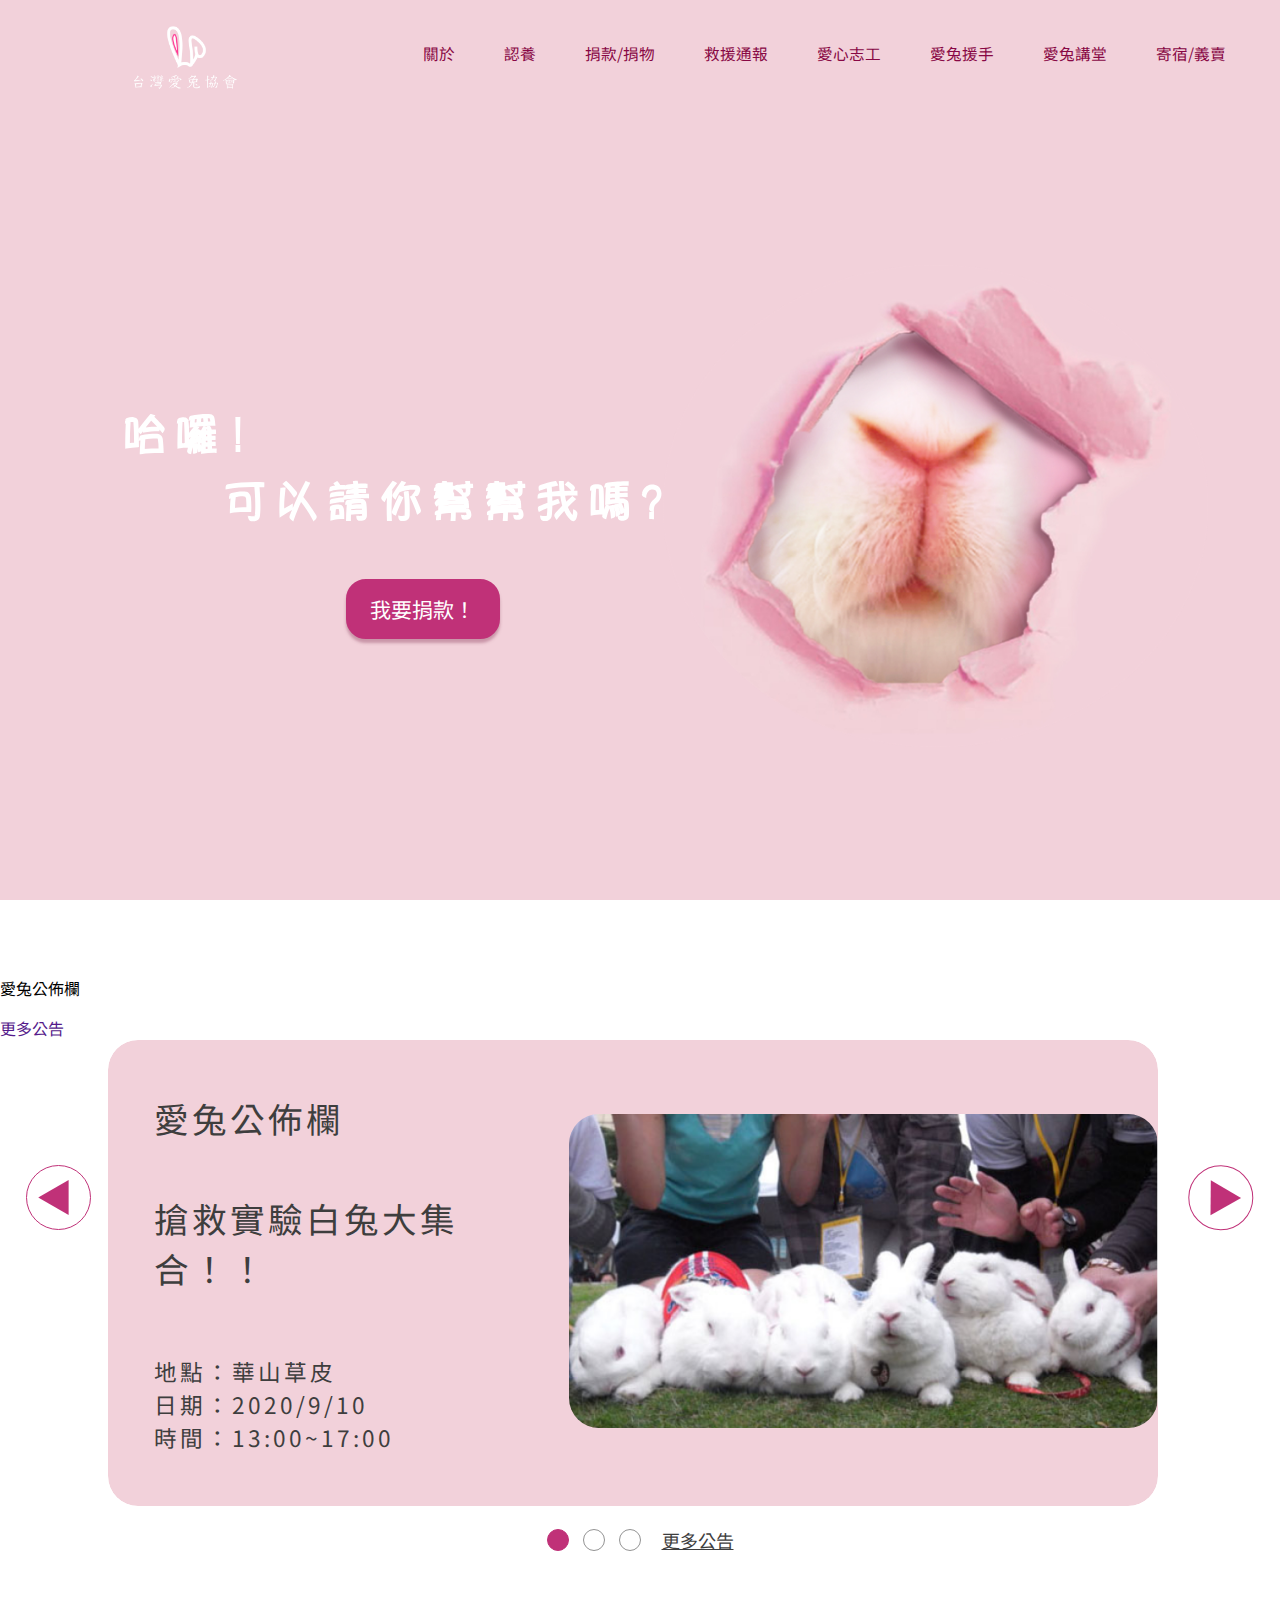
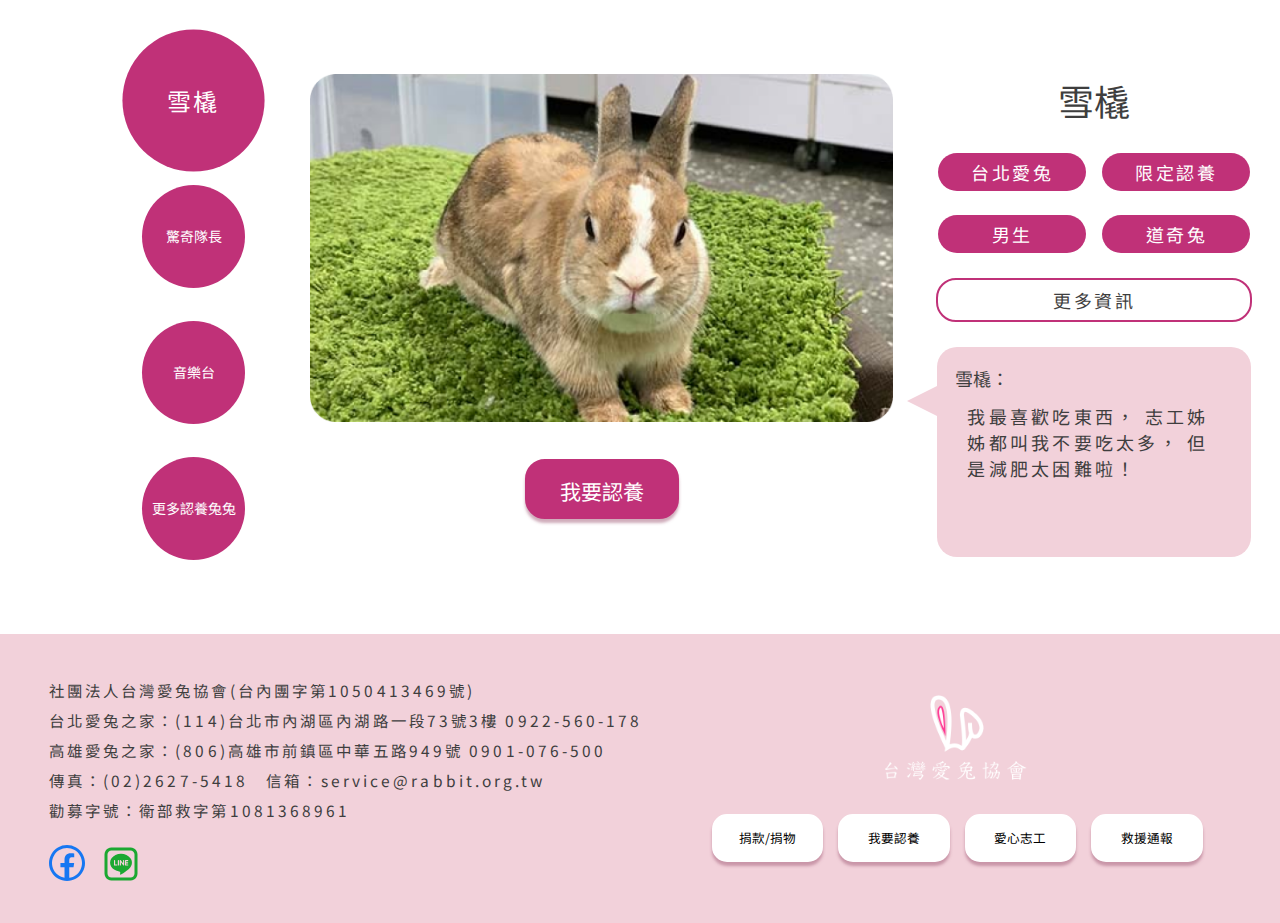
==== index.html @ a174e526 "test carasoul" ====
<!DOCTYPE html>

<html>
  <head>
    <meta charset="utf-8">
    <title>台北愛兔協會</title>
    <link rel="stylesheet" href="style.css" />
    <link href="https://fonts.googleapis.com/css2?family=Noto+Sans+TC&display=swap" rel="stylesheet">
    <link rel="icon" href="images/Landingpage/logo no word1.svg" type="image/x-icon" / >
    <script src="https://ajax.googleapis.com/ajax/libs/jquery/3.5.1/jquery.min.js"></script>
  </head>

  <body>
    <div class="pink"></div>
    <div class="container">
      <div class="header">
        <div class="menu">
          <div class="menuBg"></div>
          <div class="logo">
            <a href="#"><img src="images/Landingpage/LOGO.png" alt="logo"/></a>
            <div class="hamburger">
              <div class="line"></div>
              <div class="line"></div>
              <div class="line"></div>
            </div>
          </div>
          <nav class="navbar">
            <ul>
              <li>
                <a class="navBtn">關於<span class="blackTri"></spn></a>
                <ul class="navToggle">
                  <li><a href="#">概述</a></li>
                  <li><a href="#">Q&A</a></li>
                  <li><a href="#">工作報告</a></li>
                </ul>
              </li>
              <li><a href="adopt/adopt.html">認養</a></li>
              <li><a class="navBtn">捐款/捐物<span class="blackTri"></a>
                <ul class="navToggle">
                  <li><a href="#">單次捐款</a></li>
                  <li><a href="#">助養定期定額</a></li>
                  <li><a href="#">集資案件</a></li>
                  <li><a href="#">物資捐贈</a></li>
                  <li><a href="#">捐款/捐物查詢</a></li>
                </ul>
              </li>
              <li><a class="navBtn">救援通報<span class="blackTri"></a>
                <ul class="navToggle">
                  <li><a href="#">救援申請</a></li>
                  <li><a href="#">緊急物資申請</a></li>
                  <li><a href="#">各級窗口通報</a></li>
                </ul>
              </li>
              <li><a class="navBtn">愛心志工<span class="blackTri"></a>
                <ul class="navToggle">
                  <li><a href="#">一般志工</a></li>
                  <li><a href="#">中途保姆</a></li>
                </ul>
              </li>
              <li><a class="navBtn">愛兔援手<span class="blackTri"></a>
                <ul class="navToggle">
                  <li><a href="#">送養</a></li>
                  <li><a href="#">捐血申請</a></li>
                </ul>
              </li>
              <li><a>愛兔講堂</a></li>
              <li><a class="navBtn">寄宿/義賣<span class="blackTri"></a>
                <ul class="navToggle">
                  <li><a href="#">寄宿旅館</a></li>
                  <li><a href="#">愛心義賣</a></li>
                </ul>
              </li>
            </ul>
          </nav>
        </div>
        <div class="section1">
            <div class="title"><img src="images/Landingpage/哈囉！ 可以請你幫幫我嗎？.svg"/></div>
            <input class="purpleInput" type="button" value="我要捐款！" onclick="location.href='#'">
          <div class="nose"><img src="images/Landingpage/rabbitnose1.png"/></div>
        </div>
      </div>
      <div class="section2">
        <div class="BulletinIpad">
          <p>愛兔公佈欄</p>
          <span><a href="">更多公告</a></span>
        </div>
        <!-- <input type="radio" name="radio-btn" id="radio1">
        <input type="radio" name="radio-btn" id="radio2">
        <input type="radio" name="radio-btn" id="radio3"> -->
        <div class="uppersection2">
          <div class="bulletinBlock slider">
            <div class="bulletin first">
              <div class="buInfo">
                <div><p>愛兔公佈欄<br><br>搶救實驗白兔大集合！！</p></div>
                <div class="location"><span>地點：華山草皮<br>日期：2020/9/10<br>時間：13:00~17:00</span></div>
              </div>
                <div class="buImg">
                  <a href=""><img src="images/Landingpage/愛兔公佈欄活動照片-682x444.png" alt="bulletin"/></a>
                  <div class="buInfoIpad">
                    <div><p>搶救實驗白兔大集合！！</p></div>
                    <div class="location"><span>地點：華山草皮<br>日期：2020/9/10<br>時間：13:00~17:00</span></div>
                  </div>
                </div>
            </div>
            <div class="bulletin">
              <div class="buInfo">
                <div><p>愛兔公佈欄<br><br>愛兔認養會！！</p></div>
                <div class="location"><span>地點：秀泰生活樹林店<br>日期：2020/10/24<br>時間：13:00~17:30</span></div>
              </div>
                <div class="buImg">
                  <a href=""><img src="images/Landingpage/公告欄輪播素材.svg" alt="bulletin"/></a>
                  <div class="buInfoIpad">
                    <div><p>愛兔認養會！！</p></div>
                    <div class="location"><span>地點：秀泰生活樹林店<br>日期：2020/10/24<br>時間：13:00~17:30</span></div>
                  </div>
                </div>
            </div>
            <div class="bulletin">
              <div class="buInfo">
                <div><p>愛兔公佈欄<br><br>Loveit幾何創意設計 x 台灣愛兔協會</p></div>
                <div class="location"><span>每售出一套，Loveit幾何創意設計都會捐出100元給予愛兔協會</span></div>
              </div>
                <div class="buImg">
                  <a href=""><img src="images/Landingpage/輪播3.svg" alt="bulletin"/></a>
                  <div class="buInfoIpad">
                    <div><p>Loveit幾何創意設計 x 台灣愛兔協會</p></div>
                    <div class="location"><span>每售出一套，Loveit幾何創意設計都會捐出100元給予愛兔協會</span></div>
                  </div>
                </div>
            </div>
          </div>
        </div>
        <div class="infoCircle">
          <ul>
            <li class="selected"></li>
            <li></li>
            <li></li>
          </ul>
          <span><a href="">更多公告</a></span>
        </div>
        <!-- <div class="navigation-manual">
          <div class="navigation-auto">
            <div class="auto-btn1"></div>
            <div class="auto-btn2"></div>
            <div class="auto-btn3"></div>
          </div>
          <label for="radio1" class="manual-btn"></label>
          <label for="radio2" class="manual-btn"></label>
          <label for="radio3" class="manual-btn"></label>
          <p><a href="">更多公告</a></p>
        </div> -->
        <div class="arrowL arrow"><img src="images/Landingpage/left button.svg" alt=""></div>
        <div class="arrowR arrow"><img src="images/Landingpage/right button.svg" alt=""></div>
        <div class="rabIntro">
          <div class="circleBlock">
            <button class="circle circleSelected">雪橇</button>
            <button class="circle">驚奇隊長</button>
            <button class="circle">音樂台</button>
            <input class="circle circleWeb" type="button" value="更多認養兔兔" onclick="location.href='adopt/adopt.html'">
            <input class="circle circleIpad" type="button" value="更多" onclick="location.href='adopt/adopt.html'">
          </div>
          <div class="rabSlider">
            <div class="rabImgs">
              <a href="#"><img class="mouseoverImg" src="images/Landingpage/首頁-認養區-兔子照片-664x396.png" alt="bulletin"/></a>
              <input class="purpleInput adoptInput" type="button" value="我要認養" onclick="location.href='#'">
            </div>
            <div class="rabInfo">
              <p>雪橇</p>
              <div class="recBlock">
                  <button class="recBtn">台北愛兔</button>
                  <button class="recBtn">限定認養</button>
                  <button class="recBtn">男生</button>
                  <button class="recBtn">道奇兔</button>
                  <input type="recBtn moreInfo" value="更多資訊" onclick="location.href='adopt/adopt.html'">
              </div>
              <div class="talkBlock">
                <div class="talk">雪橇：<br><p>我最喜歡吃東西， 志工姊姊都叫我不要吃太多， 但是減肥太困難啦！</p></div>
                <div class="tri"></div>
              </div>
            </div>
          </div>
          <div class="rabSlider notActive">
            <div class="rabImgs">
              <a href="model/model.html"><img src="images/Landingpage/驚奇隊長.svg" alt="bulletin"/></a>
              <input class="purpleInput adoptInput" type="button" value="我要認養" onclick="location.href='model/model.html'">
            </div>
            <div class="rabInfo">
              <p>驚奇隊長</p>
              <div class="recBlock">
                  <button class="recBtn">台北愛兔</button>
                  <button class="recBtn">限定認養</button>
                  <button class="recBtn">女生</button>
                  <button class="recBtn">道奇兔</button>
                  <input type="recBtn moreInfo" value="更多資訊" onclick="location.href='adopt/adopt.html'">
              </div>
              <div class="talkBlock">
                <div class="talk">驚奇隊長：<br><p>我有點害羞，但是熟了之後就會很黏人喔！</p></div>
                <div class="tri"></div>
              </div>
            </div>
          </div>
          <div class="rabSlider notActive">
            <div class="rabImgs">
              <a href="#"><img src="images/Landingpage/音樂台.svg" alt="bulletin"/></a>
              <input class="purpleInput adoptInput" type="button" value="我要認養" onclick="location.href='#'">
            </div>
            <div class="rabInfo">
              <p>音樂台</p>
              <div class="recBlock">
                  <button class="recBtn">台北愛兔</button>
                  <button class="recBtn">開放認養</button>
                  <button class="recBtn">男生</button>
                  <button class="recBtn">道奇兔</button>
                  <input type="recBtn moreInfo" value="更多資訊" onclick="location.href='adopt/adopt.html'">
              </div>
              <div class="talkBlock">
                <div class="talk">音樂台：<br><p>如果你播音樂給我聽，我就跳兔子舞給你看喔！</p></div>
                <div class="tri"></div>
              </div>
            </div>
          </div>
          <input class="adoptInputIpad" type="button" value="我要認養" onclick="location.href='model/model.html'">
        </div>
      </div>
      <div class="footer">
        <div class="footerBg"></div>
        <div class="leftFooter">
          <p>社團法人台灣愛兔協會(台內團字第1050413469號)<br>
              台北愛兔之家：(114)台北市內湖區內湖路一段73號3樓  0922-560-178<br>
              高雄愛兔之家：(806)高雄市前鎮區中華五路949號   0901-076-500<br>
              傳真：(02)2627-5418　信箱：service@rabbit.org.tw<br>
              勸募字號：衛部救字第1081368961
          </p>
          <input type="button" value="聯絡我們" onclick="location.href='adopt/adopt.html'">
          <div class="contactIcon">
            <a href=""><img src="images/Landingpage/facebook.svg"></a>
            <a href=""><img src="images/Landingpage/Line.svg"></a>
          </div>
        </div>
        <div class="rightFooter">
          <a href=""><img src="images/Landingpage/LOGO.png"></a>
          <div class="whiteBtn">
            <button>捐款/捐物</button>
            <input type="button" value="我要認養" onclick="location.href='adopt/adopt.html'">
            <button>愛心志工</button>
            <button>救援通報</button>
          </div>
          <p>捐款/捐物</p>
          <p><a href="adopt/adopt.html">認養</a></p>
          <p>愛心志工</p>
          <p>救援通報</p>
        </div>
      </div>
    </div>
  </body>
  <script src="script.js">
  </script>
</html>
---- style.css ----
@import url('https://fonts.googleapis.com/css2?family=Noto+Sans+TC:wght@100;400&display=swap');

/* * {
  border: solid 2px black;
} */

* {
  font-family:'Noto Sans TC', sans-serif !important;
  font-weight: normal;
  -webkit-tap-highlight-color:rgba(255,255,255,0);
}

li {
  list-style: none;
}

a {
  text-decoration: none;
}

button {
  outline: none;
}

input {
  -webkit-appearance: none;
  -moz-appearance: none;
  appearance: none;
  outline: none;
}

html, body {
  margin: 0;
}

body {
  display: flex;
  justify-content: center;
  overflow-x: hidden;
}

.pink {
  width: 100vw;
  height: 100vh;
  background-color: #F2D1DA;
  position: absolute;
}

.header {
  background-color: #F2D1DA;
}

.container {
  width: 1600px;
  position: relative;
}

.menu {
  position: fixed;
  display: flex;
  justify-content: space-between;
  align-items: center;
  height: 106px;
  z-index: 3;
  background-color: #F2D1DA;
  width: 100%;
  max-width: 1600px;
}

@media screen and (min-width: 1600px) {
  .menuBg {
    margin-left: calc(1600px - 100vw);
    width: calc(100vw + (100vw - 1600px));
    height: 106px;
    background-color: #F2D1DA;
    position: absolute;
    top: 0;
    z-index: -1;
  }
}

.logo {
  padding-left: 2.77%;
  padding-top: 15px;
}

.logo img {
  width: 111px;
  height: 65px;
}

nav {
  white-space: nowrap;
  padding-right: 4.24%;
  z-index: 999;
}

nav ul li {
  display: inline-block;
  position: relative;
  padding: 0;
  margin-left: 45px;
}

nav ul li a {
  color: #880744;
  font-size: calc(10px + 4 * ((100vw - 320px) / 680));
  cursor: pointer;
}

nav ul li a:hover {
  color: #fff;
}

/* hover */

nav ul ul {
  position: absolute;
  margin-top: 8px;
  left: 20px;
  padding: 8px 15px;
  background: #FFF8F8;
  border: 1px solid #939393;
  border-radius: 10px;
  visibility: hidden;
  transition: 0.2s;
}

nav ul ul li {
  position: relative;
  margin: 0;
  padding: 5px;
  display: list-item;
}

nav ul ul li a{
  color: #3e3e3e;
}

.navbar ul li:hover > ul {
  visibility: visible;
}

nav ul ul li a:hover {
  color: #C03178;
}

.hamburger {
  display: none;
}

.section1 {
  display: flex;
  position: relative;
  height: 100vh;
  position: relative;
}

.nose img {
  width: calc(42vw + 6 * ((100vw - 450px) / 680));
  max-width: 700px;
  bottom: 17vh;
  right: 5.6vw;
  position: absolute;
  z-index: 1;
}

.title img {
  width: 42vw;
  max-width: 672px;
  position: absolute;
  left: 9.7%;
  bottom: 42vh;
  z-index: 2;
}

.purpleInput {
  border: solid #C03178;
  font-size: calc(14px + 5 * ((100vw - 320px) / 680));
  width: 12.08vw;
  height: 4.72vw;
  line-height: 2.36vw;
  max-width: 193px;
  max-height: 73px;
  background-color: #C03178;
  box-shadow: 0px 4px 3px rgba(162, 91, 119, 0.5);
  border-radius: 20px;
  cursor: pointer;
  color: #fff;
}

.section1 .purpleInput {
  position: absolute;
  margin-left: 27%;
  bottom: 29vh;
}

@media screen and (max-width: 1200px) {
  .container {
    width: 100%;
  }

  .menu {
    display: block;
    height: 118px;
  }

  .logo {
    padding-top: 35px;
    padding-left: 40px;
    padding-bottom: 20px;
    display: flex;
    align-items: center;
    justify-content: space-between;
  }

  .logo img {
    height: 62px;
  }

  .navbar {
    position: relative;
    display: flex;
    justify-content: center;
    height: calc(100vh - 118px);
    background: rgba(255, 255, 255, 0.85);
    padding: 0;
    z-index: 3;
    margin-top: -5px;
    clip-path: circle(50px at 90% -10%);
    -webkit-clip-path: circle(50px at 90% -10%);
    transition: all 0.5s ease-out;
    pointer-events: none;
    overflow: auto;
  }

  .navbar.open {
    clip-path: circle(50px at 90% -10%);
    -webkit-clip-path: circle(2000px at 90% -10%);
    pointer-events: all;
  }

  .navbar li:nth-child(1) {
    transition: all 0.5s ease 0.05s;
  }

  .navbar li:nth-child(2) {
    transition: all 0.5s ease 0.1s;
  }

  .navbar li:nth-child(3) {
    transition: all 0.5s ease 0.15s;
  }

  .navbar li:nth-child(4) {
    transition: all 0.5s ease 0.2s;
  }

  .navbar li:nth-child(5) {
    transition: all 0.5s ease 0.25s;
  }

  .navbar li:nth-child(6) {
    transition: all 0.5s ease 0.3s;
  }

  .navbar li:nth-child(7) {
    transition: all 0.5s ease 0.35s;
  }

  .navbar li:nth-child(8) {
    transition: all 0.5s ease 0.4s;
  }

  .navbar li {
    opacity: 0;
  }

  .navbar li.fade {
    opacity: 1;
  }

  nav ul {
    padding: 0;
  }

  nav ul li {
    display: flex;
    flex-direction: column;
    text-align: center;
    margin: 0;
  }

  nav > ul > li:not(:first-child) {
    margin-top: 2.34vh;
  }

  nav > ul > li:first-child {
    margin-top: 5.8vh;
  }

  nav > ul > li:last-child {
    margin-bottom: 50px;
  }

  nav ul ul li {
    padding: 0;
  }

  nav ul li a {
    color: #3E3E3E;
    font-size: calc(32px + 4 * ((100vh - 800px) / 500));
  }

  nav ul li a:hover {
    color: #3E3E3E;
  }

  .blackTri {
    width: 0px;
    height: 0px;
    border-style: solid;
    border-width: 20px 12px 0px 12px;
    border-color: #3E3E3E transparent transparent transparent;
    position: absolute;
    top: 20px;
    margin-left: 10px;
    transition: 0.5s;
  }

  .blackTri.rotate {
    transform: rotate(-180deg);
  }

  .hamburger {
    display: block;
    cursor: pointer;
    padding-right: 45px;
  }

  .hamburger div:nth-child(1) {
    transition: all 1s ease 0.05s;
  }

  .hamburger div:nth-child(2) {
    transition: all 1s ease 0.1s;
  }

  .hamburger div:nth-child(3) {
    transition: all 1s ease 0.15s;
  }

  .line.purpleToggle {
    background-color: #C03178;
  }

  .line {
    width: 8.2vw;
    height: 1.2vw;
    background-color: #fff;
    border-radius: 50px;
  }

  .line:not(:first-child) {
    margin-top: 0.8vh;
  }

  /* toggle */
  nav ul ul {
    position: static;
    margin: 0;
    padding: 22px 0;
    width: 227px;
    background: #F2D1DA;
    border: none;
    border-radius: 30px;
    visibility: visible;
    display: none;
    letter-spacing: 0.08em;
  }

  /* .navToggle.toggle {
    display: block;
  } */

  nav ul ul li {
    position: relative;
    margin: 0;
    padding: 0;
    display: list-item;
  }

  nav ul ul li:not(:first-child) {
    padding-top: 5px;
  }

  nav ul ul li a{
    color: #3E3E3E;
    font-size: 24px;
    border-bottom: 2px solid;
  }


  /* section1 */
  .purpleInput {
    font-size: 24px;
    width: 174px;
    height: 65px;
  }

  .nose img {
    bottom: 36%;
    right: 2.8%;
    width: calc(420px + 60 * ((100vw - 768px) / 300));
    max-width: 654px;
  }

  .title img{
    bottom: 45%;
    left: 6.25%;
    width: calc(454px + 50 * ((100vw - 768px) / 300));
  }

  .section1 .purpleInput {
    position: absolute;
    margin: 0;
    left: 50vw;
    bottom: 23.7%;
    transform: translateX(-50%);
  }
}


/* section2 */

.section2 {
  background-color: #fff;
  padding-top: 6.7vh;
  width: 100%;
  position: relative;
}

.ipadBulletin {
  display: none;
}

.uppersection2 {
  overflow: hidden;
  width: 82vw;
  max-width: 1313.3px;
  height: 50%;
  margin-left: 8.45%;
  border-radius: 30px;
}

.bulletinBlock {
  width: 400%;
  display: flex;
  position: relative;
}

.slider {
  transition: 0.5s;
}

.bulletin {
  width: 25%;
  color: #3e3e3e;
  background-color: #F2D1DA;
  display: flex;
  align-items: center;
  justify-content: space-between;
  align-items: center;
  border-radius: 30px;
  letter-spacing: 3px;
  transition: .5s;
}

.bulletin p {
  margin: 0;
  font-size: calc(34px + 4 * ((100vw - 1200px) / 500));
}

.bulletin span {
  margin: 0;
  font-size: calc(22px + 4 * ((100vw - 1200px) / 500));
}

.location {
  margin-top: 15%;
}

.bulletin img {
  width: 46vw;
  max-width: 758px;
  border-radius: 30px;
}

.buInfo {
  padding: 5% 0 5% 4.4%;
  flex: 42.3;
}

.buInfoIpad {
  display: none;
}

.buImg {
  flex: 57.7;
  text-align: right;
}

.arrowL, .arrowR {
  position: absolute;
  top: 20.5%;
  cursor: pointer;
}

.arrowL {
  left: 2%;
}

.arrowR {
  right: 2%;
}

.infoCircle {
  display: flex;
  align-items: center;
  justify-content: center;
  margin-top: 21px;
}

.infoCircle ul {
  display: flex;
  padding: 0;
  margin: 0;
}

.infoCircle ul li {
  width: 20px;
  height: 20px;
  border-radius: 20px;
  border: 1px solid #939393;
  cursor: pointer;
  transition: 0.5s;
  margin-right: 14px;
}

.infoCircle span {
  padding: 0;
  margin: 0;
  margin-left: 7px;
  font-size: 18px;
}

.infoCircle a {
  color: #3E3E3E;
  text-decoration: underline;
}

.infoCircle ul li.selected{
  background-color: #C03178;
  border: 1px solid #C03178;
}

@media screen and (max-width: 1200px) {
  .BulletinIpad {
    display: flex;
    align-items: baseline;
    justify-content: space-between;
    width: 87vw;
    margin-left: 5.85vw;
  }

  .BulletinIpad p {
    padding: 0;
    margin: 0;
    font-size: calc(36px + 4 * ((100vw - 768px) / 500));
    margin-bottom: 4.65vh;
  }

  .BulletinIpad a{
    font-size: calc(18px + 4 * ((100vw - 768px) / 500));
    color: #3E3E3E;
    text-decoration: underline;
  }

  .uppersection2 {
    width: 100%;
    margin: 0;
  }

  .arrow {
    display: none;
  }

  .webBulletin {
    display: none;
  }

  .bulletin {
  }

  .buInfo {
    display: none;
  }

  .bulletin img{
    width: 92.2vw;
    max-width: 1106px;
    height: 100%;
  }

  .buImg {
    display: flex;
    justify-content: center;
    position: relative;
    text-align: left;
  }

  .buInfoIpad {
    display: inline-block;
    position: absolute;
    letter-spacing: 0.08em;
    color: #000;
    width: 92.2vw;
    height: 100%;
    background-color: rgba(255, 255, 255, 0.69);
    border-radius: 30px;
    pointer-events: none;
  }

  .buInfoIpad p {
    font-size: calc(36px + 4 * ((100vw - 768px) / 500));
    position: absolute;
    top: 5.5vh;
    padding-left: 5.85%;
  }

  .buInfoIpad span {
    font-size: calc(24px + 4 * ((100vw - 768px) / 500));
    position: absolute;
    bottom: 4.4vh;
    padding-left: 5.85%;
  }

  .location {
    margin: 0;
  }

  .infoCircle a {
    display: none;
  }

  .infoCircle ul li {
    width: 28.75px;
    height: 28.75px;
    border-radius: 28.75px;
    margin-right: 32.86px;
    /* 第三張會蓋到字 */
  }

}

/* .navigation-manual {
  width: 100%;
  margin-top: 21px;
  display: flex;
  align-items: center;
  position: relative;
  padding-left: 45%;
}

.manual-btn {
  width: 20px;
  height: 20px;
  border-radius: 20px;
  border: 1px solid #939393;
  cursor: pointer;
  transition: 1s;
  margin-right: 10px;
  z-index: 999;
}

.navigation-manual p {
  padding: 0;
  margin: 0;
  margin-left: 9px;
  font-size: 18px;
}

.navigation-manual a {
  color: #3E3E3E;
  text-decoration: underline;
}

.manual-btn:hover{
  background-color: #C03178;
  border: 1px solid #C03178;
}

#radio1:checked ~ .uppersection2 .bulletinBlock .first {
  margin-left: 0;
}

#radio2:checked ~ .uppersection2 .bulletinBlock .first {
  margin-left: -25%;
}

#radio3:checked ~ .uppersection2 .bulletinBlock .first {
  margin-left: -50%;
}

.navigation-auto {
  position: absolute;
  display: flex;
  width: 100%;
}

.navigation-auto div {
  width: 20px;
  height: 20px;
  border-radius: 20px;
  border: 1px solid #939393;
  cursor: pointer;
  transition: 1s;
  margin-right: 10px;
}

#radio1:checked ~ .navigation-manual .navigation-auto .auto-btn1 {
  background-color: #C03178;
}

#radio2:checked ~ .navigation-manual .navigation-auto .auto-btn2 {
  background-color: #C03178;
}

#radio3:checked ~ .navigation-manual .navigation-auto .auto-btn3 {
  background-color: #C03178;
} */

/* rabIntro */

.rabIntro {
  display: flex;
  margin-top: 13.38vh;
  justify-content: center;
}

.circleBlock {
  display: flex;
  flex: 17.08;
  flex-direction: column;
  align-items: center;
  margin-top: -25px;
  margin-left: 7.2%;
}

.circle, .circle input {
  width: 103px;
  height: 103px;
  border-radius: 50%;
  text-align:center;
  background-color: #C03178;
  color: #fff;
  border: none;
  font-size: 14px;
  margin-bottom: 33px;
  cursor: pointer;
  transition: 0.3s;
}

.circleBlock .circleSelected{
  transform:scale(1.38);
  font-size: 17.39px;
  letter-spacing: 0.14em;
}

.circleIpad {
  display: none;
}

.rabSlider {
  display: flex;
  flex:82.92;
}

.notActive {
  display: none;
}

.rabImgs {
  text-align: center;
  flex: 62.31;
}

.rabImgs img {
  width: 95%;
  border-radius: 20px;
}

.rabInfo {
  display: flex;
  flex-direction: column;
  align-items: center;
  flex: 37.69;
}

.adoptInput {
  margin-top: 3.6vh;
  padding-top: 2.3%;
  padding-bottom: 2.3%;
}

.adoptInputIpad {
  display: none;
}

.rabInfo p {
  text-align: center;
  margin: 0;
  margin-bottom: 15px;
  color: #3E3E3E;
  font-size: 36px;
}

.recBtn, .recBlock input {
  border: none;
  background-color: #C03178;
  color: #fff;
  width: 148px;
  height: 38px;
  margin: 12px 6px;
  border-radius: 20px;
  font-size: 18px;
  cursor: pointer;
  letter-spacing: 0.14em;
}

.recBlock input {
  width: 308px;
  background-color: #fff;
  color: #3e3e3e;
  border: solid 2px #C03178;
  margin: 0;
  margin-top: 13px;
  text-align: center;
}

.recBlock {
  width: 359px;
  text-align: center;
}

.talkBlock {
  display: flex;
  justify-content: center;
  position: relative;
}

.talk {
  width: 278px;
  height: 174px;
  background-color: #F2D1DA;
  border-radius: 20px;
  color: #3E3E3E;
  padding: 18px;
  font-size: 18px;
  margin-top: 25px;
}

.talk p {
  margin: 12px;
  font-size: 18px;
  text-align: left;
  letter-spacing: 0.18em;
}

.tri {
  width: 0px;
  height: 0px;
  border-style: solid;
  border-width: 15px 30px 15px 0px;
  border-color: transparent #F2D1DA transparent transparent;
  position: absolute;
  top: 5vw;
  left: -30px;
}

@media screen and (max-width: 1200px) {
  .rabIntro {
    flex-direction: column;
    margin-top: 19.8vh;
  }

  .circleBlock {
    flex-direction: row;
    justify-content: space-between;
    width: 83%;
    margin-top: 0;
    margin-bottom: 4.2vh;
  }

  .circle, .circle input  {
    width: 16vw;
    height: 16vw;
    font-size: 36px;
    background-color: #F2D1DA;
    color: #3E3E3E;
  }

  .circleBlock .circleSelected{
    transform:scale(1.4375);
    font-size: 33.4px;
    letter-spacing: 0;
  }

  .circleWeb {
    display: none;
  }

  .circleIpad {
    display: block;
  }

  .rabSlider {
    flex-direction: column;
  }

  .rabImgs img {
    width: 83.1%;
    border-radius: 30px;
  }

  .adoptInput {
    display: none;
  }

  .adoptInputIpad {
    border: solid #C03178;
    display: block;
    width: 43.88vw;
    height: 16.6vw;
    border-radius: 20px;
    font-size: 48px;
    background-color: #C03178;
    cursor: pointer;
    color: #fff;
    margin-left: 50%;
    transform: translateX(-50%);
    margin-top: 6.9vh;
  }

  .rabInfo > p {
    display: none;
  }

  .recBtn, .recBlock input {
    width: 41.66vw;
    height: 9.76vw;
    margin: 0;
    border-radius: 30px;
    font-size: 36px;
    margin-top: 3.9vw;
  }

  .recBtn:first-child {
    margin-top: 5.47vw;
    margin-right: 3.5vw;
  }

  .recBtn:nth-child(3) {
    margin-right: 3.5vw;
  }

  .recBlock input {
    width: 87vw;
  }

  .recBlock {
    width: 100%;
    text-align: center;
  }

  .talkBlock {
    position: relative;
    margin-top: 7.9vh;
  }

  .talk {
    width: 89.3%;
    padding: 4.7vh 0;
    padding-left: 4.7vw;
    font-size: 36px;
    margin: 0;
    height: 100%;
  }

  .talk p {
    margin: 2.3vh 3.9vw 0 3.1vw ;
    font-size: 36px;
    line-height: 155.69%;
  }

  .tri {
    width: 0px;
    height: 0px;
    border-style: solid;
    border-width: 0px 20px 30px 20px;
    border-color: transparent transparent #F2D1DA transparent;
    position: absolute;
    top: -30px;
    left: 0;
    right: 0;
    margin: auto;
  }
}

/* footer */

.footer {
  display: flex;
  background-color: #F2D1DA;
  margin-top: 4.57vh;
  position: relative;
  height: 289px;
}

@media screen and (min-width: 1600px) {
  .footerBg {
    margin-left: calc(1600px - 100vw);
    width: calc(100vw + (100vw - 1600px));
    height: 289px;
    background-color: #F2D1DA;
    position: absolute;
    top: 0;
    z-index: -1;
  }
}

.leftFooter {
  padding-left: 3.8%;
  padding-top: 41px;
  flex: 5.5;
  margin-bottom: 20px;
}

.leftFooter input {
  display: none;
}

.leftFooter p {
  margin: 0;
  color: #3E3E3E;
  line-height: 30px;
  letter-spacing: 0.2em;
  font-size: calc(15px + 3 * ((100vw - 1200px) / 500));
}

.leftFooter img {
  padding-top: 20px;
  padding-right: 15px;
}

.rightFooter {
  display: flex;
  justify-content: center;
  align-items: center;
  flex-direction: column;
  flex: 4.5;
  padding-right: 4.6%;
}

.rightFooter p {
  display: none;
}

.rightFooter img{
  max-width: 152px;
}

.rightFooter button, .rightFooter input {
  border: solid #fff;
  font-size: calc(12px + 4 * ((100vw - 1200px) / 500));
  max-width: 126px;
  max-height: 48px;
  width: 8.7vw;
  height: 48px;
  background-color: #fff;
  box-shadow: 0px 4px 3px rgba(162, 91, 119, 0.5);
  border-radius: 15px;
  cursor: pointer;
  margin: 26px 5.5px 0 5.5px;
}

@media screen and (max-width: 1200px) {
  .footer {
    margin-top: 11.8vh;
    height: auto;
    position: static;
    justify-content: space-between;
    align-items: center;
    padding: 2.44vh 0;
  }

  .footerBg, .leftFooter p, .rightFooter img, .whiteBtn {
    display: none;
  }

  .leftFooter {
    margin: 0;
    margin-left: 13.3vw;
    flex: none;
    padding: 0;
  }

  .leftFooter input {
    border: solid #C03178;
    display: block;
    width: 34.9vw;
    height: 9.376vw;
    border-radius: 30px;
    font-size: 36px;
    background-color: #C03178;
    cursor: pointer;
    color: #fff;
    letter-spacing: 0.2em;
    margin-bottom: 3.9vh;
  }

  .contactIcon {
    display: flex;
    justify-content: space-around;
  }

  .leftFooter img {
    padding: 0;
    width: 8.3vw;
  }

  .rightFooter {
    flex: none;
    display: block;
    margin: 0;
    padding: 0;
    margin-right: 15.36vw;
  }

  .rightFooter p {
    display: block;
    color: #3E3E3E;
    font-size: calc(24px + 4 * ((100vw - 768px) / 500));
    margin: 0;
  }

  .rightFooter p:not(:first-child) {
    margin-top: 2.3vh;
  }

  .rightFooter a {
    color: #3E3E3E;
  }
}

/* font-size */

@media screen and (min-width: 2000px) {
  .bulletin p {
    font-size: 40px;
  }

  .bulletin span {
    font-size: 28px;
  }

  .footer p {
    font-size: 20px;
  }

  .footer button, .rightFooter input {
    font-size: 18px;
  }
}
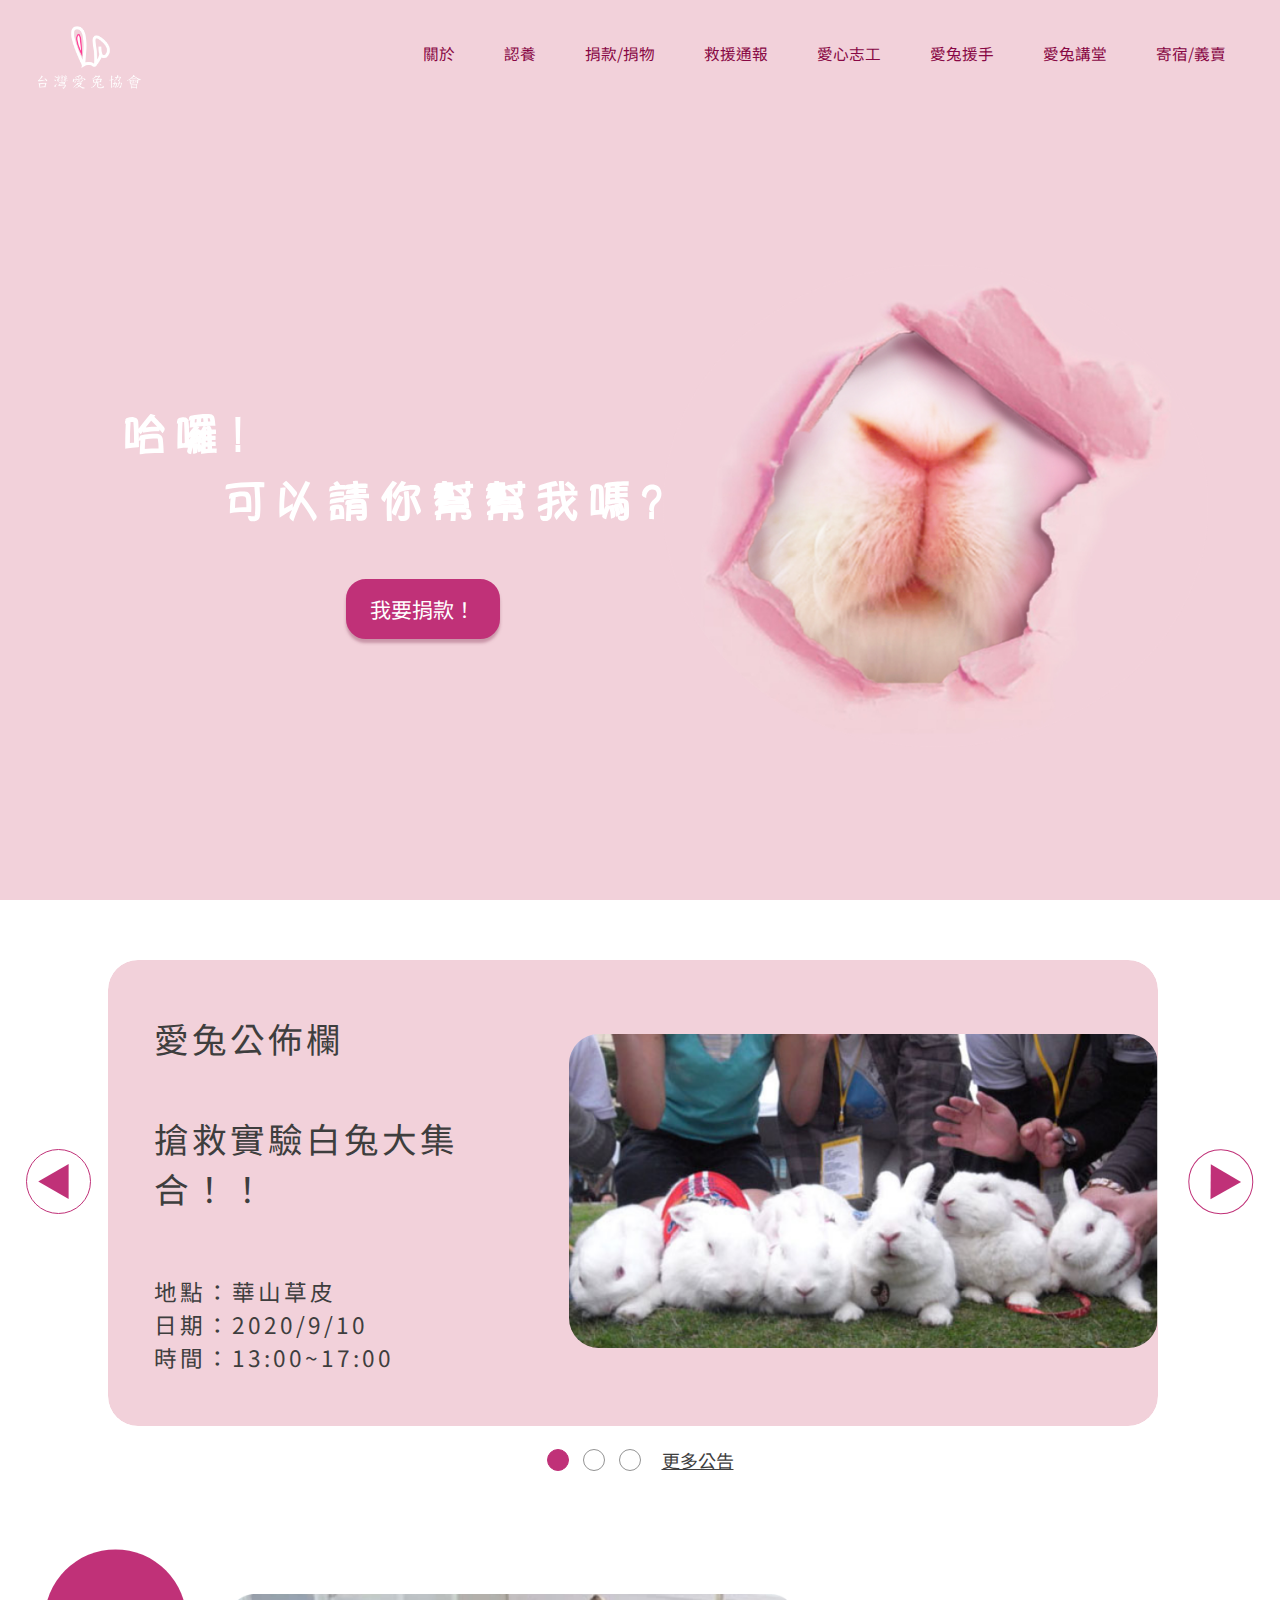
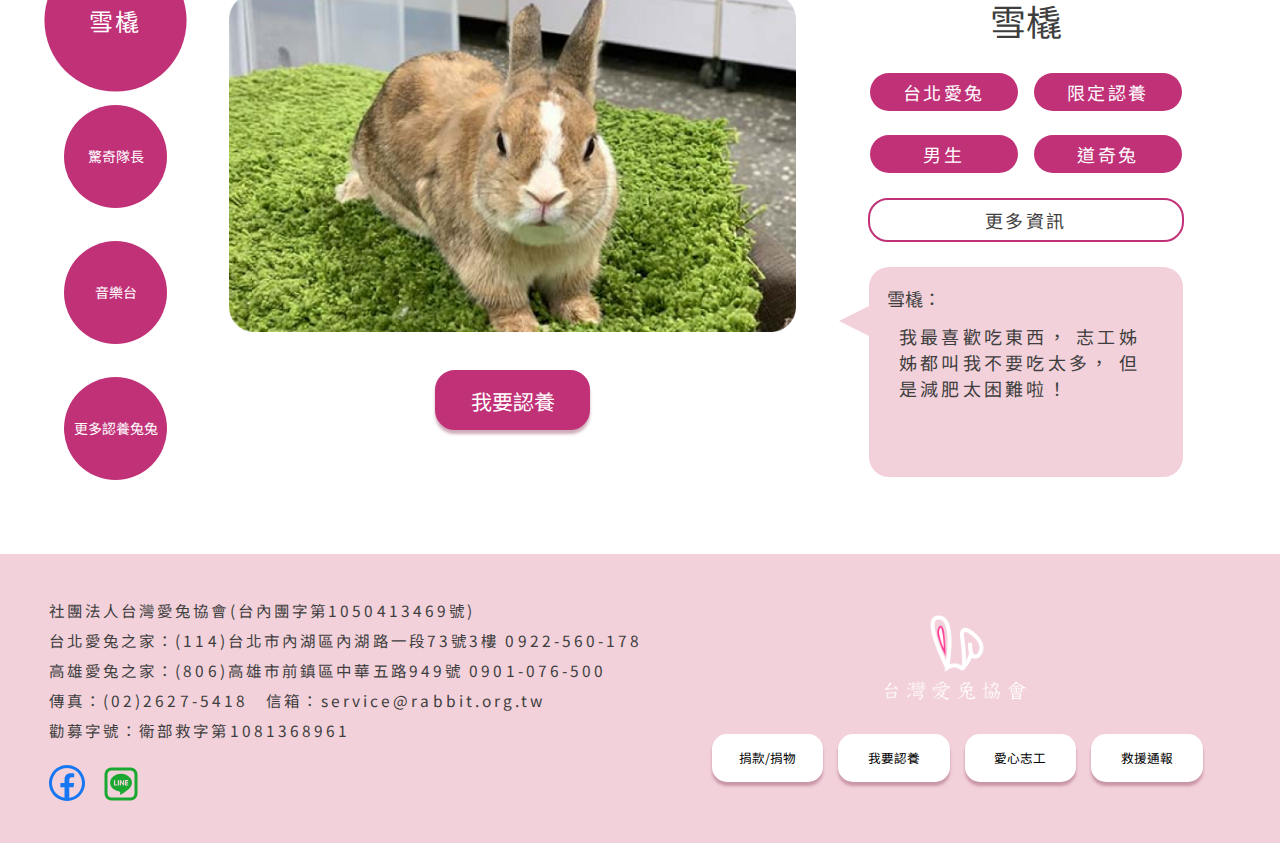
==== commit a68f84f3: "1111" ====
--- a/index.html
+++ b/index.html
@@ -14,8 +14,8 @@
     <div class="pink"></div>
     <div class="container">
       <div class="header">
+        <div class="menuBg"></div>
         <div class="menu">
-          <div class="menuBg"></div>
           <div class="logo">
             <a href="#"><img src="images/Landingpage/LOGO.png" alt="logo"/></a>
             <div class="hamburger">
--- a/style.css
+++ b/style.css
@@ -37,6 +37,7 @@
   display: flex;
   justify-content: center;
   overflow-x: hidden;
+  -webkit-text-size-adjust: 100%;
 }
 
 .pink {
@@ -440,7 +441,7 @@
   position: relative;
 }
 
-.ipadBulletin {
+.BulletinIpad {
   display: none;
 }
 
@@ -750,11 +751,11 @@
 
 .circleBlock {
   display: flex;
-  flex: 17.08;
   flex-direction: column;
   align-items: center;
   margin-top: -25px;
-  margin-left: 7.2%;
+  margin-left: 5%;
+  margin-right: 3.66%;
 }
 
 .circle, .circle input {
@@ -783,7 +784,6 @@
 
 .rabSlider {
   display: flex;
-  flex:82.92;
 }
 
 .notActive {
@@ -792,7 +792,6 @@
 
 .rabImgs {
   text-align: center;
-  flex: 62.31;
 }
 
 .rabImgs img {
@@ -804,7 +803,8 @@
   display: flex;
   flex-direction: column;
   align-items: center;
-  flex: 37.69;
+  margin-right: 7%;
+  margin-left: 3.3%;
 }
 
 .adoptInput {
@@ -896,10 +896,16 @@
 
   .circleBlock {
     flex-direction: row;
-    justify-content: space-between;
+    justify-content: space-around;
     width: 83%;
-    margin-top: 0;
+    margin: 0;
+    margin-left: 50%;
+    transform: translateX(-50%);
     margin-bottom: 4.2vh;
+  }
+
+  .circleBlock:not(:first-child) {
+    padding-left: 4vw;
   }
 
   .circle, .circle input  {
@@ -952,6 +958,10 @@
     margin-top: 6.9vh;
   }
 
+  .rabInfo {
+    margin: 0;
+  }
+
   .rabInfo > p {
     display: none;
   }
@@ -1120,6 +1130,8 @@
     display: block;
     width: 34.9vw;
     height: 9.376vw;
+    max-width: 348px;
+    max-height: 93.75px;
     border-radius: 30px;
     font-size: 36px;
     background-color: #C03178;
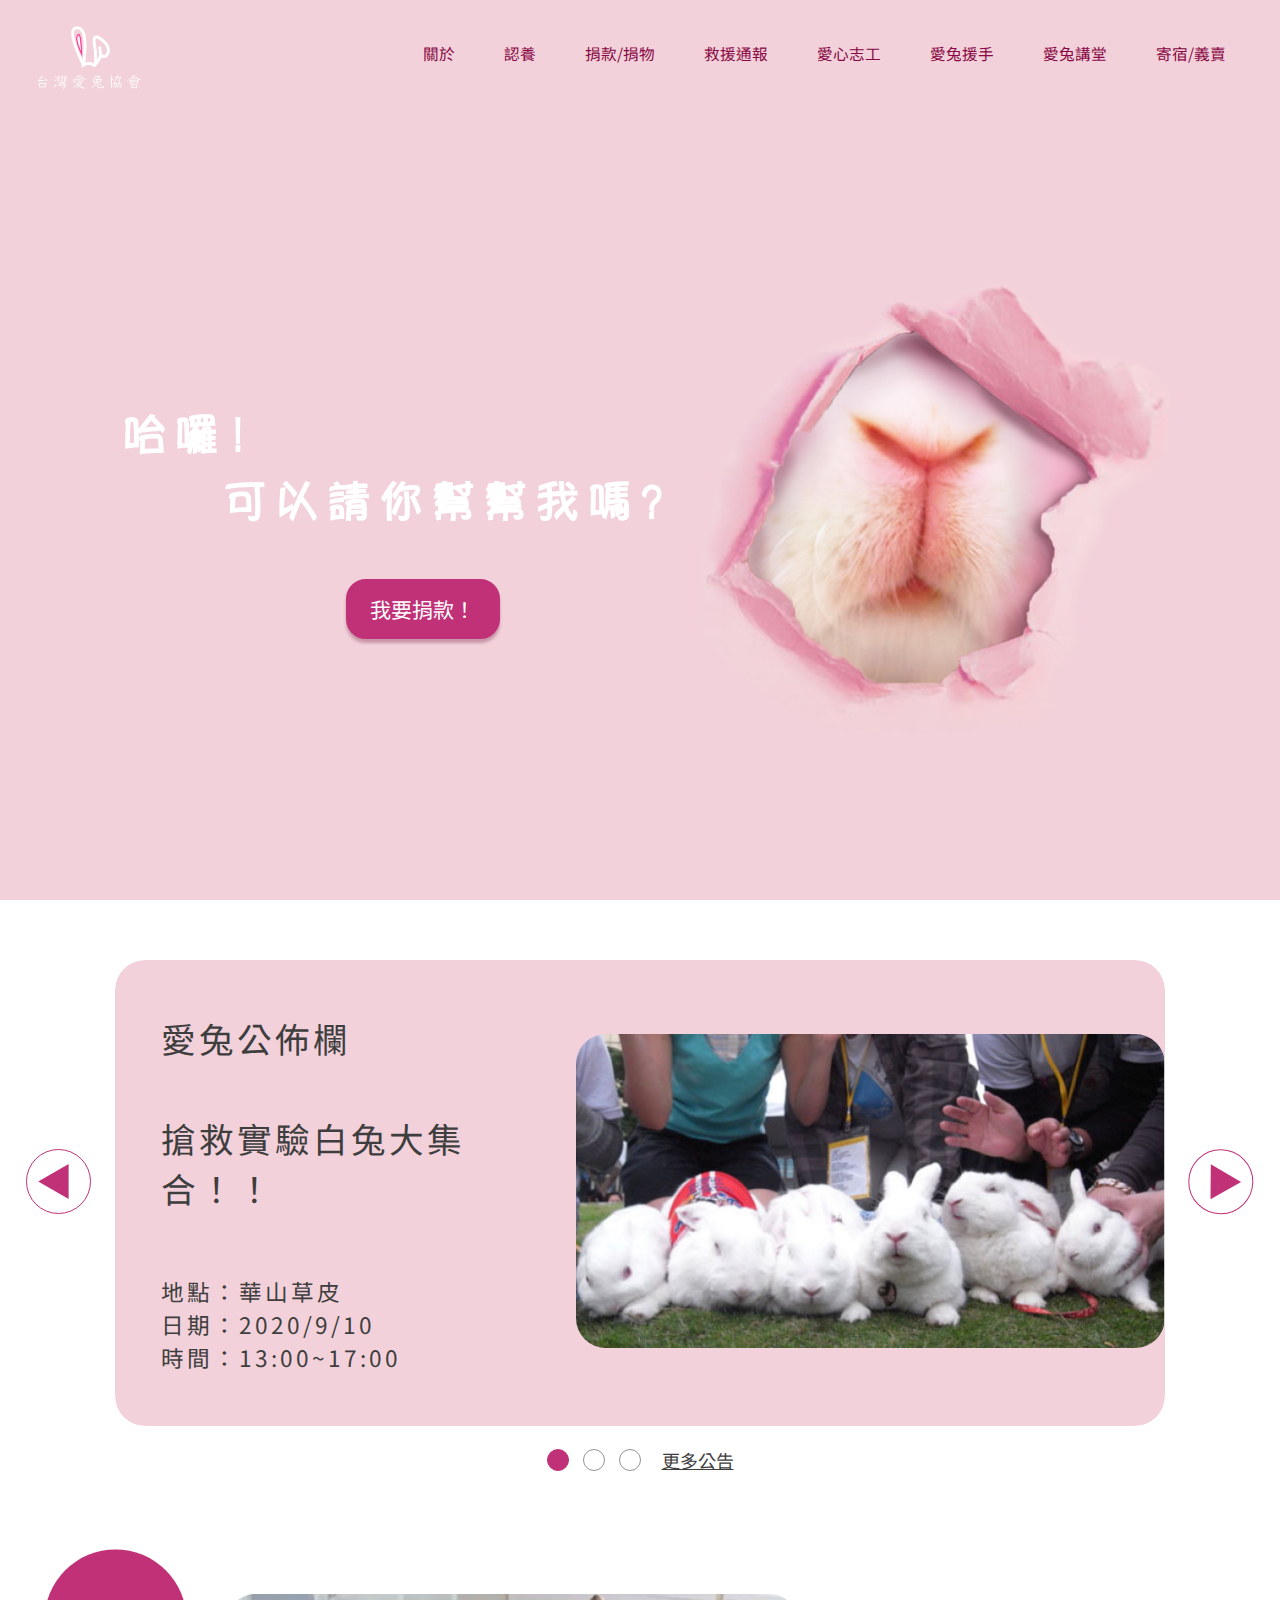
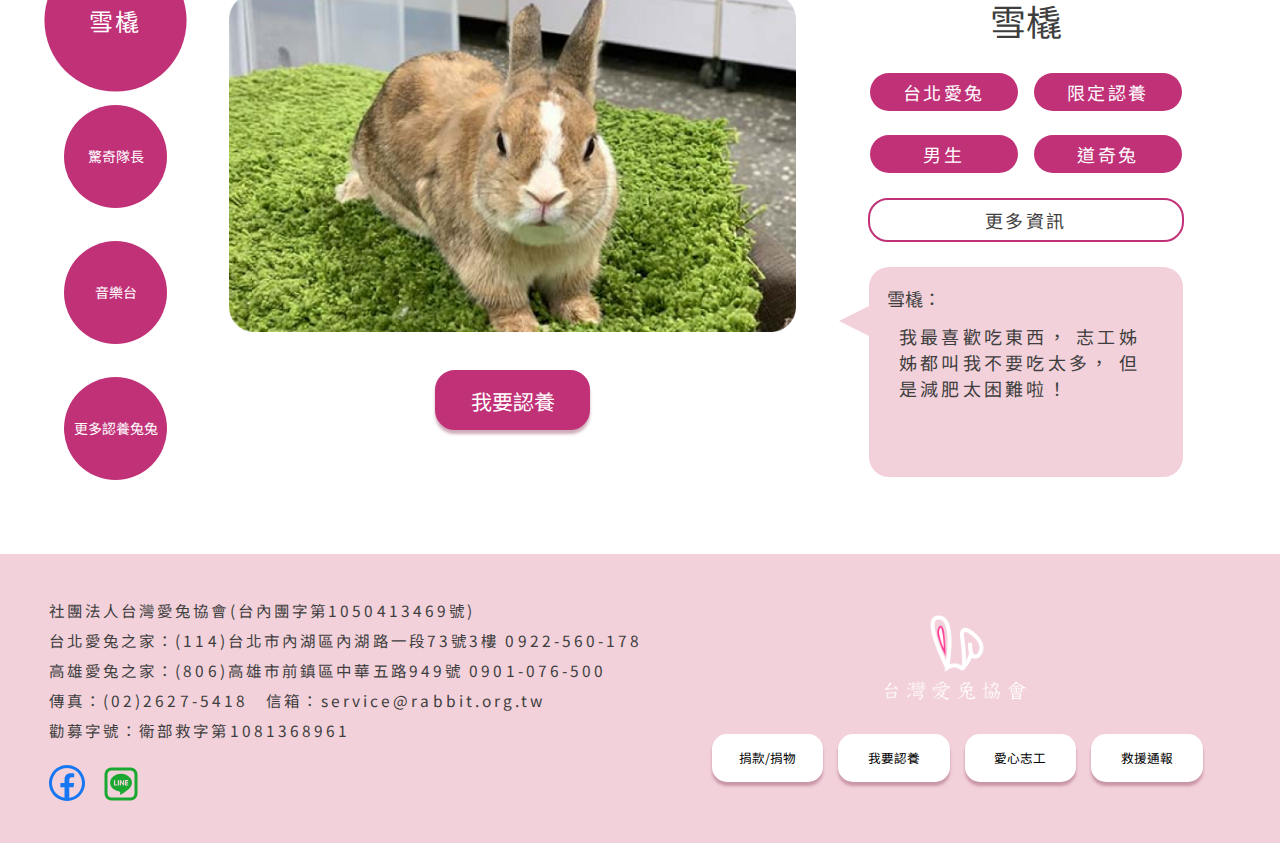
==== commit 01c0edcb: "1112version" ====
--- a/index.html
+++ b/index.html
@@ -181,7 +181,7 @@
           </div>
           <div class="rabSlider notActive">
             <div class="rabImgs">
-              <a href="model/model.html"><img src="images/Landingpage/驚奇隊長.svg" alt="bulletin"/></a>
+              <a href="model/model.html"><img class="mouseoverImg" src="images/Landingpage/驚奇隊長.svg" alt="bulletin"/></a>
               <input class="purpleInput adoptInput" type="button" value="我要認養" onclick="location.href='model/model.html'">
             </div>
             <div class="rabInfo">
@@ -201,7 +201,7 @@
           </div>
           <div class="rabSlider notActive">
             <div class="rabImgs">
-              <a href="#"><img src="images/Landingpage/音樂台.svg" alt="bulletin"/></a>
+              <a href="#"><img class="mouseoverImg" src="images/Landingpage/音樂台.svg" alt="bulletin"/></a>
               <input class="purpleInput adoptInput" type="button" value="我要認養" onclick="location.href='#'">
             </div>
             <div class="rabInfo">
@@ -231,7 +231,7 @@
               傳真：(02)2627-5418　信箱：service@rabbit.org.tw<br>
               勸募字號：衛部救字第1081368961
           </p>
-          <input type="button" value="聯絡我們" onclick="location.href='adopt/adopt.html'">
+          <input type="button" value="聯絡我們" onclick="location.href=''">
           <div class="contactIcon">
             <a href=""><img src="images/Landingpage/facebook.svg"></a>
             <a href=""><img src="images/Landingpage/Line.svg"></a>
--- a/style.css
+++ b/style.css
@@ -450,7 +450,8 @@
   width: 82vw;
   max-width: 1313.3px;
   height: 50%;
-  margin-left: 8.45%;
+  margin-left: 9%;
+  transform: rotateX(-9%);
   border-radius: 30px;
 }
 
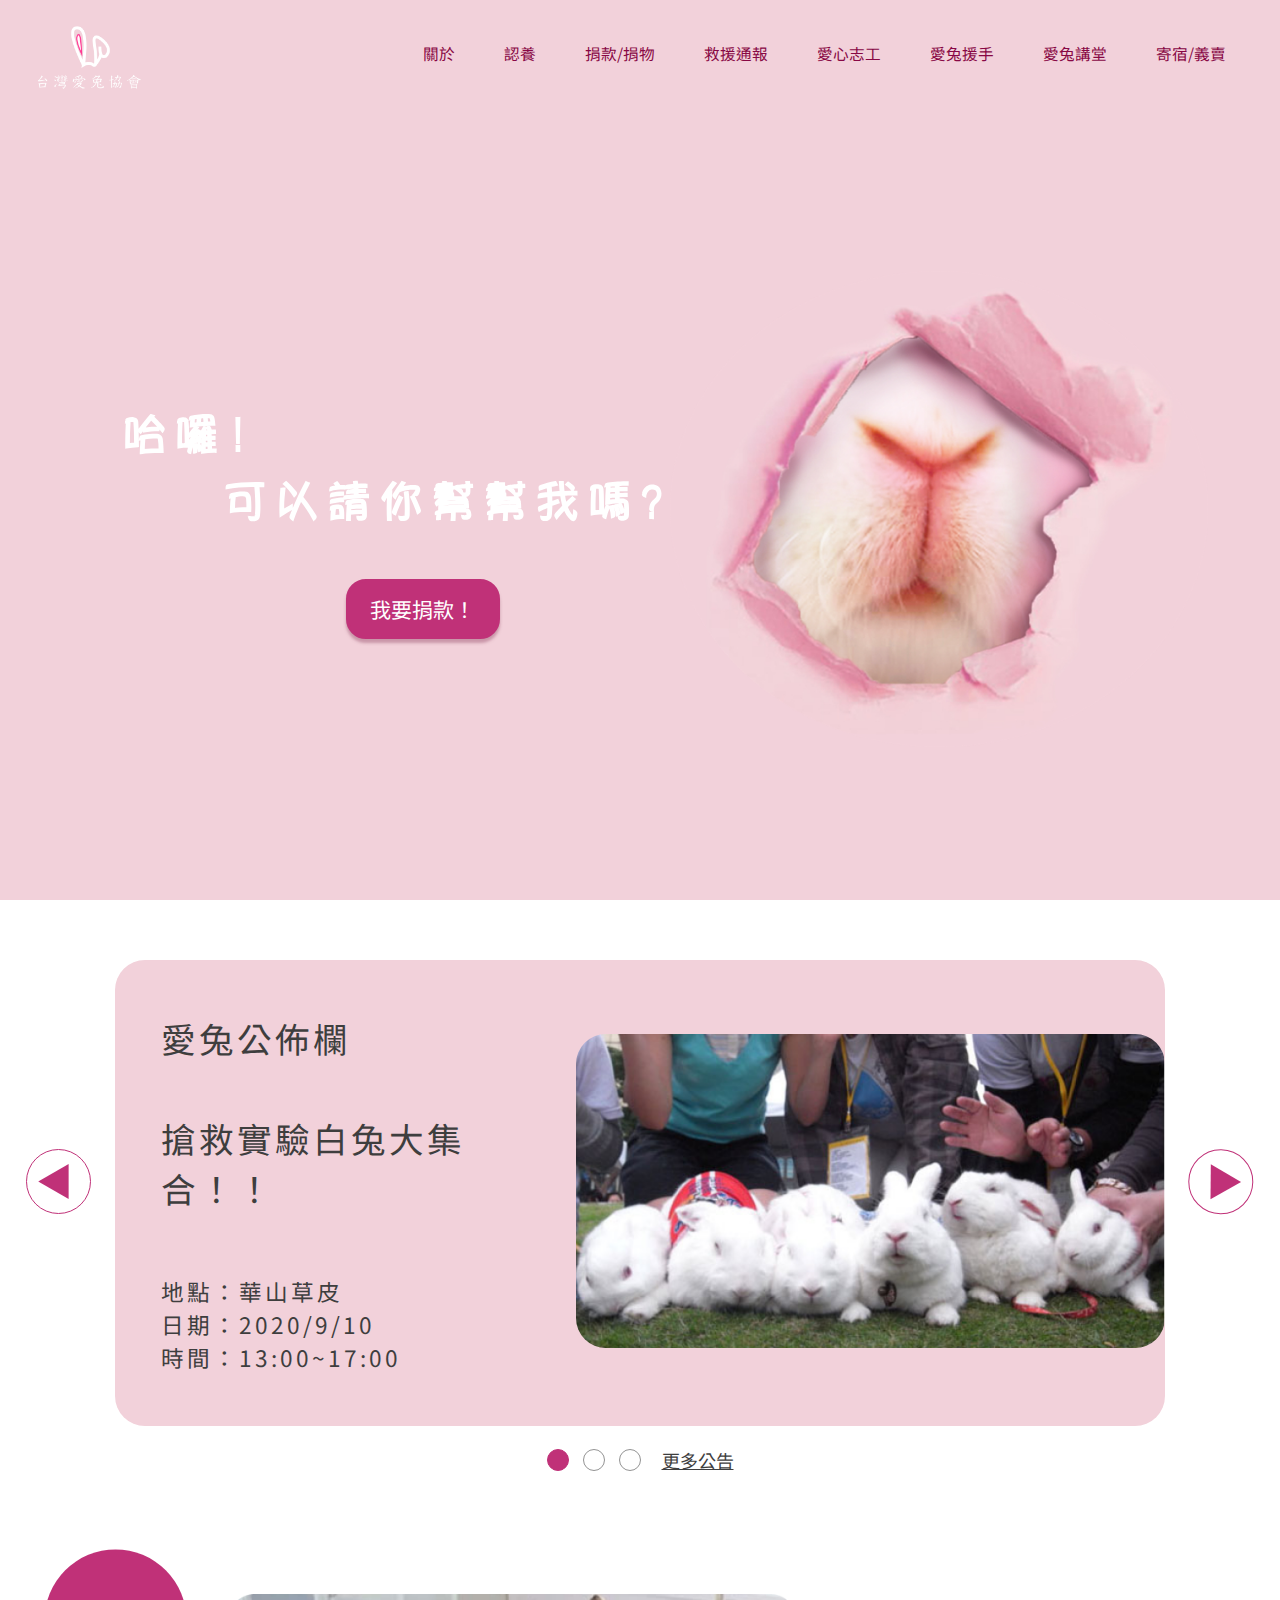
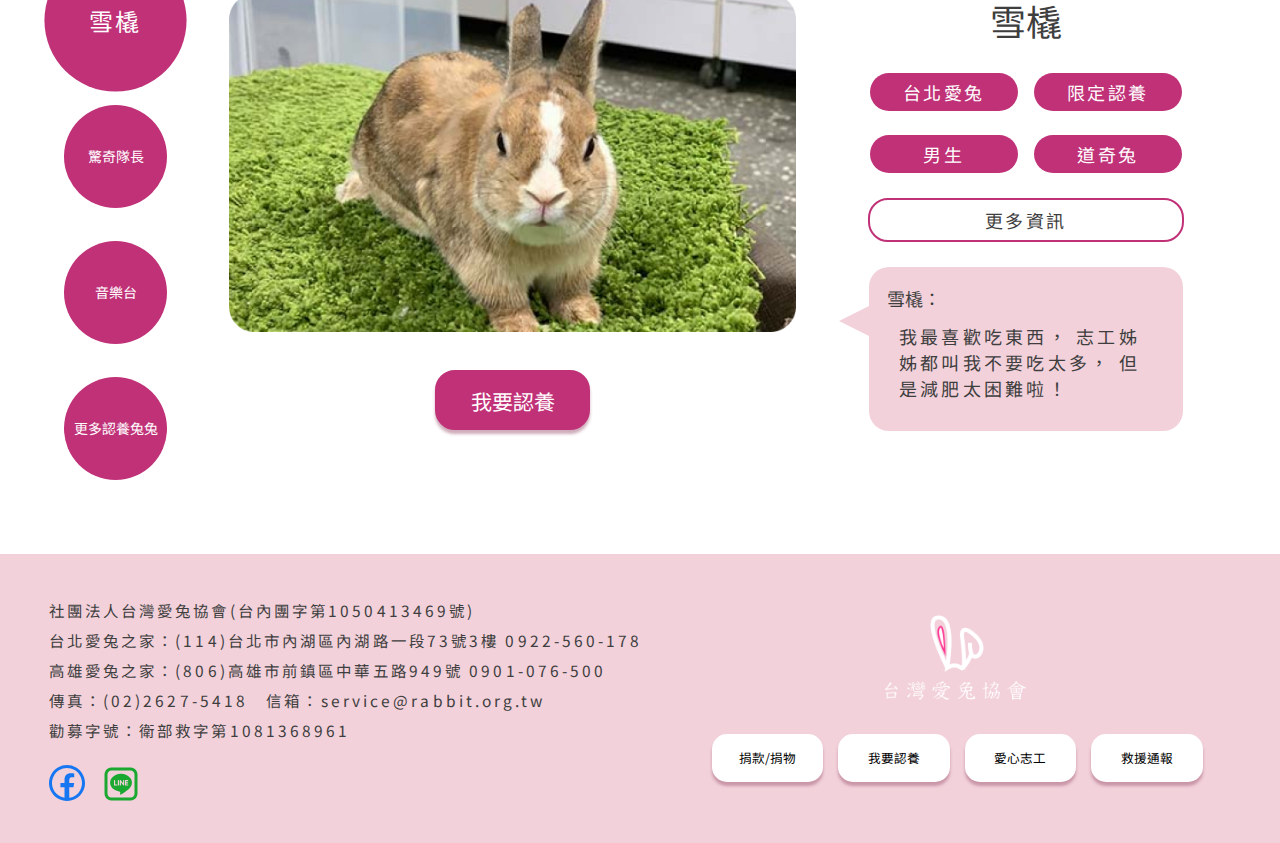
==== commit d7d1ef5b: "complete" ====
--- a/index.html
+++ b/index.html
@@ -3,6 +3,7 @@
 <html>
   <head>
     <meta charset="utf-8">
+    <meta name="viewport" content="width=devie-width, initial-scale=1">
     <title>台北愛兔協會</title>
     <link rel="stylesheet" href="style.css" />
     <link href="https://fonts.googleapis.com/css2?family=Noto+Sans+TC&display=swap" rel="stylesheet">
@@ -14,7 +15,6 @@
     <div class="pink"></div>
     <div class="container">
       <div class="header">
-        <div class="menuBg"></div>
         <div class="menu">
           <div class="logo">
             <a href="#"><img src="images/Landingpage/LOGO.png" alt="logo"/></a>
@@ -223,7 +223,6 @@
         </div>
       </div>
       <div class="footer">
-        <div class="footerBg"></div>
         <div class="leftFooter">
           <p>社團法人台灣愛兔協會(台內團字第1050413469號)<br>
               台北愛兔之家：(114)台北市內湖區內湖路一段73號3樓  0922-560-178<br>
--- a/style.css
+++ b/style.css
@@ -66,18 +66,6 @@
   background-color: #F2D1DA;
   width: 100%;
   max-width: 1600px;
-}
-
-@media screen and (min-width: 1600px) {
-  .menuBg {
-    margin-left: calc(1600px - 100vw);
-    width: calc(100vw + (100vw - 1600px));
-    height: 106px;
-    background-color: #F2D1DA;
-    position: absolute;
-    top: 0;
-    z-index: -1;
-  }
 }
 
 .logo {
@@ -158,7 +146,7 @@
 }
 
 .nose img {
-  width: calc(42vw + 6 * ((100vw - 450px) / 680));
+  width: calc(42vw + 3 * ((100vw - 1200px) / 680));
   max-width: 700px;
   bottom: 17vh;
   right: 5.6vw;
@@ -324,7 +312,7 @@
     border-width: 20px 12px 0px 12px;
     border-color: #3E3E3E transparent transparent transparent;
     position: absolute;
-    top: 20px;
+    top: 2.1vh;
     margin-left: 10px;
     transition: 0.5s;
   }
@@ -401,7 +389,6 @@
     border-bottom: 2px solid;
   }
 
-
   /* section1 */
   .purpleInput {
     font-size: 24px;
@@ -412,7 +399,7 @@
   .nose img {
     bottom: 36%;
     right: 2.8%;
-    width: calc(420px + 60 * ((100vw - 768px) / 300));
+    width: calc(410px + 60 * ((100vw - 768px) / 300));
     max-width: 654px;
   }
 
@@ -428,6 +415,68 @@
     left: 50vw;
     bottom: 23.7%;
     transform: translateX(-50%);
+  }
+}
+
+@media screen and (min-width: 375px) and (max-width: 768px) {
+  .nose img {
+    left: 50%;
+    transform: translateX(-50%);
+    bottom: 25.75vh;
+    width: calc(373px + 30 * ((100vw - 375px) / 300));
+  }
+
+  .title img{
+    left: 50%;
+    transform: translateX(-50%);
+    bottom: 43.7vh;
+    width: calc(303px + 100 * ((100vw - 375px) / 300));
+  }
+
+  .section1 .purpleInput {
+    bottom: 14.67vh;
+  }
+
+  nav > ul > li:not(:first-child) {
+    margin-top: 2.69vh;
+  }
+
+  nav > ul > li:first-child {
+    margin-top: 8.53vh;
+  }
+
+  nav ul li a {
+    font-size: 24px;
+  }
+
+  .blackTri {
+    width: 0px;
+    height: 0px;
+    border-style: solid;
+    border-width: 17px 10px 0px 10px;
+    border-color: #3E3E3E transparent transparent transparent;
+    position: absolute;
+    top: 12px;
+    margin-left: 10px;
+    transition: 0.5s;
+  }
+
+  .hamburger {
+    padding-right: 12vw;
+  }
+
+  .line:not(:first-child) {
+    margin-top: 1vh;
+  }
+
+  nav ul ul {
+    padding: 20px 0;
+    width: 168px;
+    border-radius: 30px;
+  }
+
+  nav ul ul li a{
+    font-size: 18px;
   }
 }
 
@@ -473,7 +522,6 @@
   align-items: center;
   justify-content: space-between;
   align-items: center;
-  border-radius: 30px;
   letter-spacing: 3px;
   transition: .5s;
 }
@@ -591,6 +639,7 @@
   .uppersection2 {
     width: 100%;
     margin: 0;
+    border-radius: 0;
   }
 
   .arrow {
@@ -599,9 +648,6 @@
 
   .webBulletin {
     display: none;
-  }
-
-  .bulletin {
   }
 
   .buInfo {
@@ -662,7 +708,30 @@
     margin-right: 32.86px;
     /* 第三張會蓋到字 */
   }
-
+}
+
+@media screen and (min-width: 375px) and (max-width: 768px) {
+  .BulletinIpad p {
+    font-size: 24px;
+    margin-bottom: 2.55vh;
+  }
+
+  .BulletinIpad a{
+    font-size: 14px;
+  }
+
+  .buInfoIpad p {
+    font-size: 36px;
+    top: 3vh;
+    padding-left: 5.85%;
+  }
+
+  .buInfoIpad span {
+    font-size: 18px;
+    position: absolute;
+    bottom: 2vh;
+    padding-left: 5.85%;
+  }
 }
 
 /* .navigation-manual {
@@ -862,7 +931,6 @@
 
 .talk {
   width: 278px;
-  height: 174px;
   background-color: #F2D1DA;
   border-radius: 20px;
   color: #3E3E3E;
@@ -1000,7 +1068,7 @@
   }
 
   .talk {
-    width: 89.3%;
+    width: 89.3vw;
     padding: 4.7vh 0;
     padding-left: 4.7vw;
     font-size: 36px;
@@ -1028,6 +1096,49 @@
   }
 }
 
+@media screen and (min-width: 375px) and (max-width: 768px) {
+  .circleBlock{
+    width: 84vw;
+  }
+
+  .circle, .circle input  {
+    font-size: 18px;
+  }
+
+  .circleBlock:not(:first-child) {
+    padding-left: 10px;
+  }
+
+  .circleBlock .circleSelected{
+    transform:scale(1.4375);
+    font-size: 16.7px;
+    letter-spacing: 0;
+  }
+
+  .adoptInputIpad {
+    margin-top: 3vh;
+  }
+
+  .recBtn:first-child {
+    margin-top: 3vh;
+  }
+
+  .talkBlock {
+    margin-top: 5.45vh;
+  }
+
+  .recBtn, .recBlock input, .talk, .talk p {
+    font-size: calc( 18px + 4 * ((100vw - 375px) / 200))
+  }
+
+  .adoptInputIpad {
+    width: 41.3vw;
+    height: 15.73vw;
+    border-radius: 5.3vw;
+    font-size: calc(24px + 6 * ((100vw - 375px) / 200));
+  }
+}
+
 /* footer */
 
 .footer {
@@ -1036,18 +1147,6 @@
   margin-top: 4.57vh;
   position: relative;
   height: 289px;
-}
-
-@media screen and (min-width: 1600px) {
-  .footerBg {
-    margin-left: calc(1600px - 100vw);
-    width: calc(100vw + (100vw - 1600px));
-    height: 289px;
-    background-color: #F2D1DA;
-    position: absolute;
-    top: 0;
-    z-index: -1;
-  }
 }
 
 .leftFooter {
@@ -1176,6 +1275,36 @@
   }
 }
 
+@media screen and (min-width: 375px) and (max-width: 768px) {
+  .footer {
+    margin-top: 7.48vh;
+    padding: 3vh 0;
+  }
+
+  .leftFooter {
+    align-items: center;
+    margin-top: 2vh;
+  }
+
+  .leftFooter input {
+    width: 34.9vw;
+    height: 10.93vw;
+    max-width: 288.7px;
+    max-height: 84px;
+    border-radius: 8vw;
+    font-size: calc( 20px + 5 * ((100vw - 375px) / 200));
+    margin-bottom: 3.5vh;
+  }
+
+  .rightFooter p {
+    font-size: calc( 14px + 5 * ((100vw - 375px) / 200))
+  }
+
+  .rightFooter p:not(:first-child) {
+    margin-top: 2vh;
+  }
+}
+
 /* font-size */
 
 @media screen and (min-width: 2000px) {
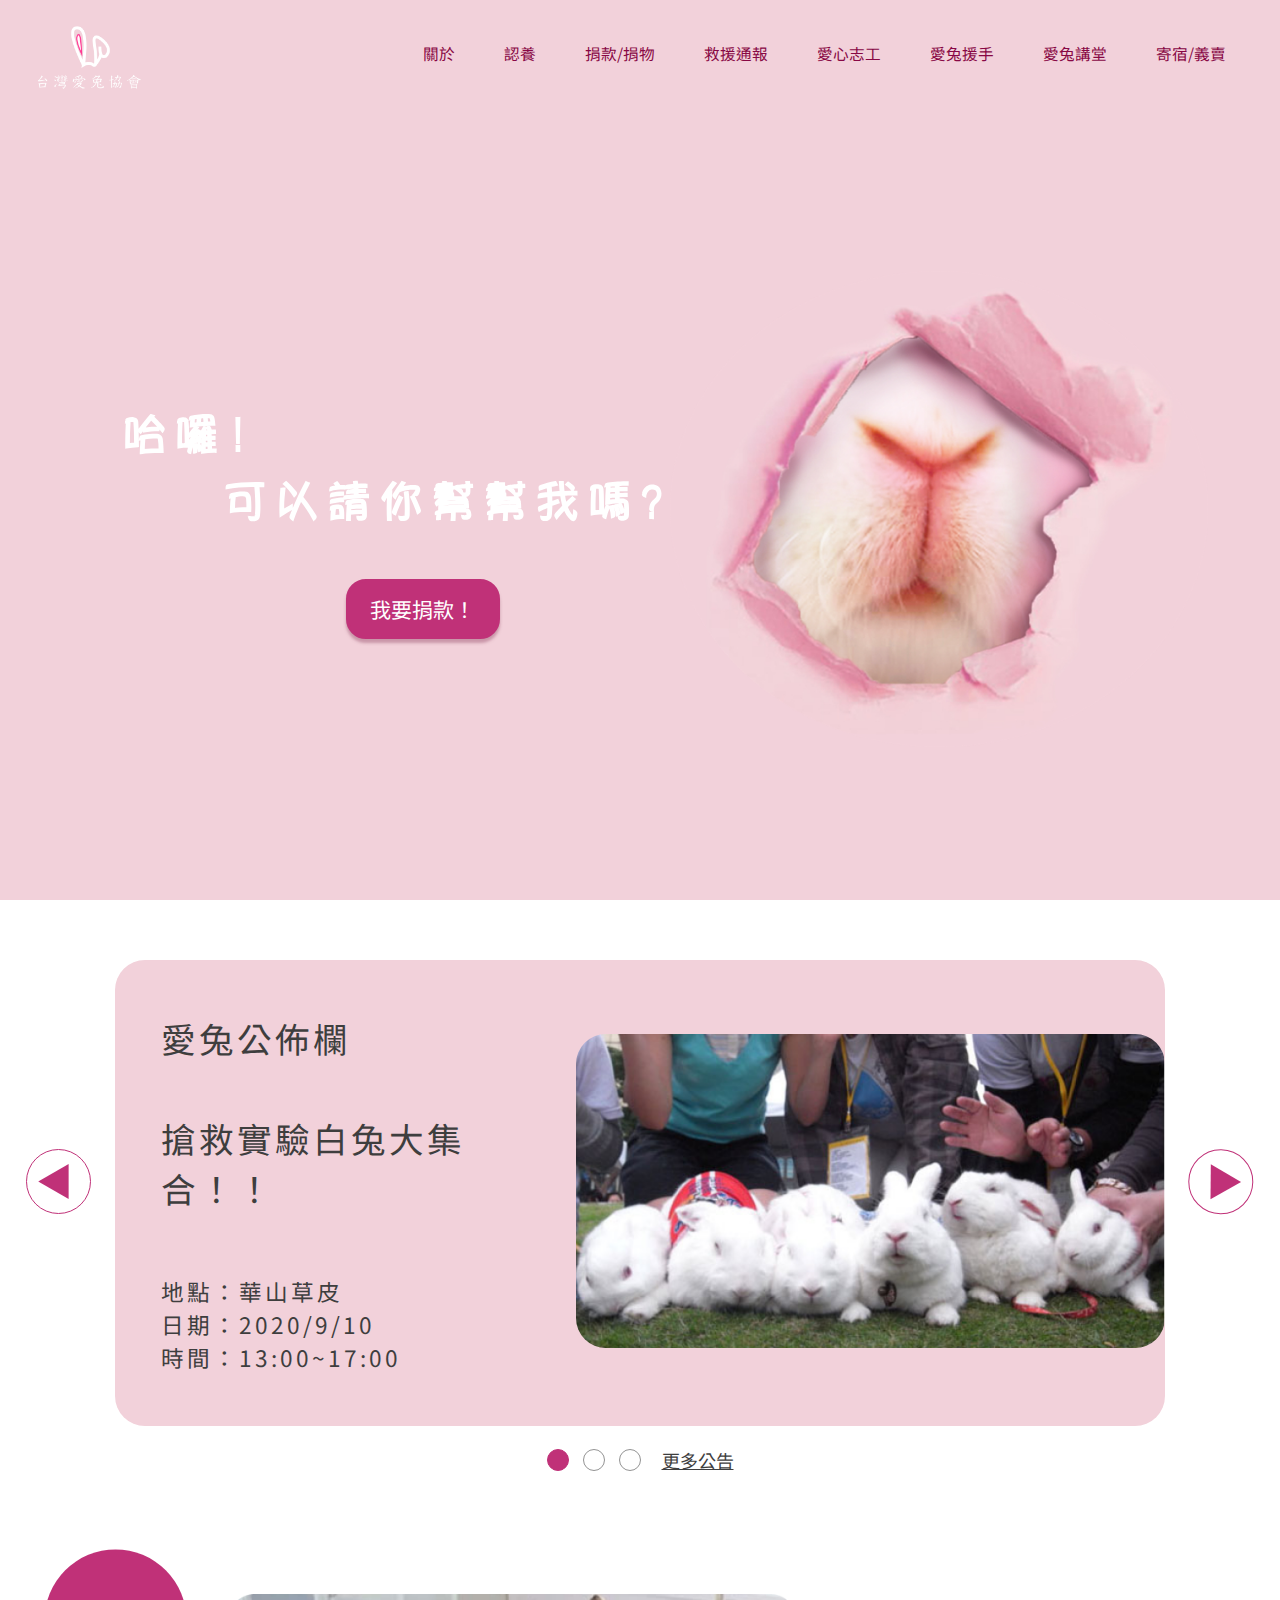
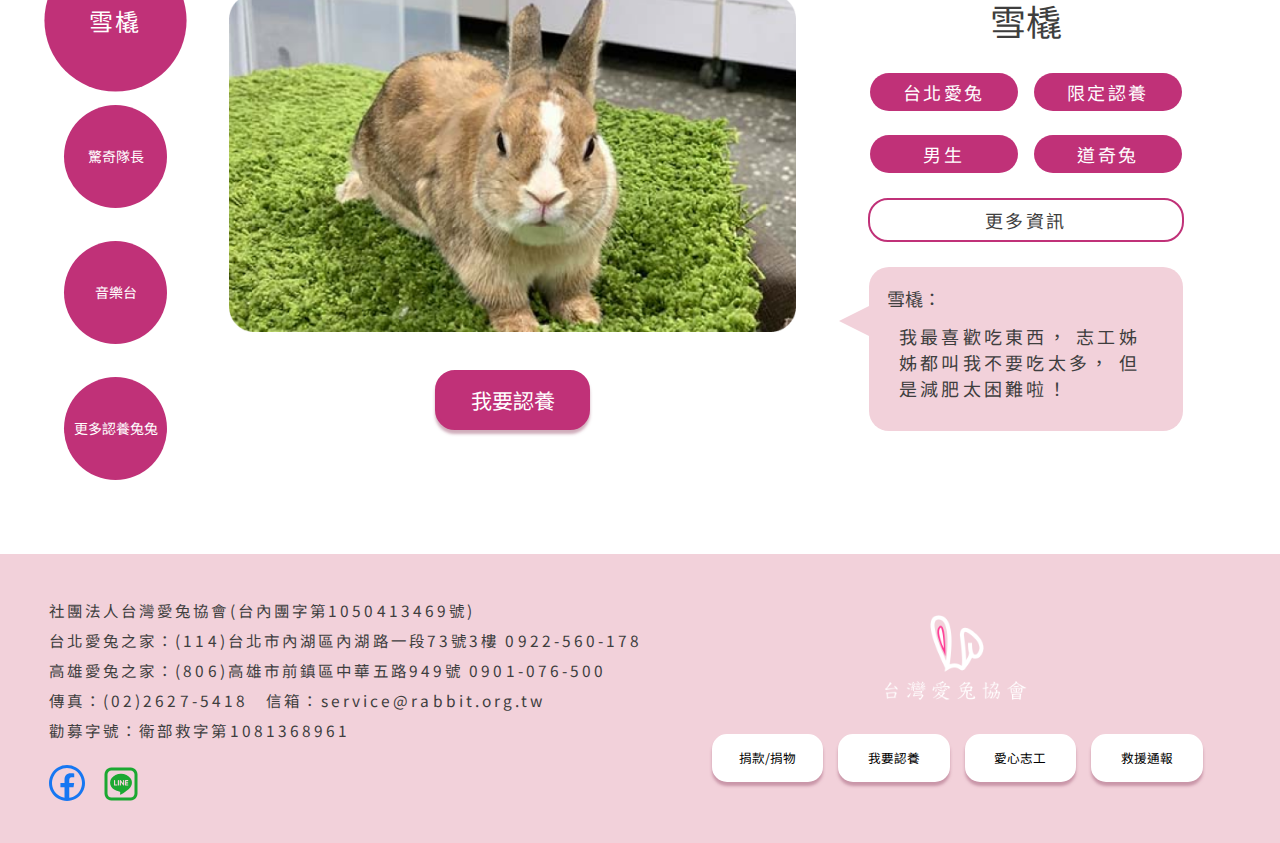
==== commit f86ccd75: "modify byn size" ====
--- a/index.html
+++ b/index.html
@@ -219,7 +219,7 @@
               </div>
             </div>
           </div>
-          <input class="adoptInputIpad" type="button" value="我要認養" onclick="location.href='model/model.html'">
+          <input class="purpleInput adoptInputIpad" type="button" value="我要認養" onclick="location.href='model/model.html'">
         </div>
       </div>
       <div class="footer">
--- a/style.css
+++ b/style.css
@@ -391,9 +391,12 @@
 
   /* section1 */
   .purpleInput {
-    font-size: 24px;
-    width: 174px;
-    height: 65px;
+    font-size: calc( 24px + 5 * ((100vw - 768px) / 300));
+    width: 22.65vw;
+    height: 8.6vw;
+    max-width: 272px;
+    max-height: 103px;
+    border-radius: 2.6vw;
   }
 
   .nose img {
@@ -418,7 +421,7 @@
   }
 }
 
-@media screen and (min-width: 375px) and (max-width: 768px) {
+@media screen and (max-width: 768px) {
   .nose img {
     left: 50%;
     transform: translateX(-50%);
@@ -704,13 +707,18 @@
   .infoCircle ul li {
     width: 28.75px;
     height: 28.75px;
+    margin: 0;
     border-radius: 28.75px;
+    /* 第三張會蓋到字 */
+  }
+
+  .infoCircle ul li:not(:last-child) {
     margin-right: 32.86px;
-    /* 第三張會蓋到字 */
-  }
-}
-
-@media screen and (min-width: 375px) and (max-width: 768px) {
+  }
+
+}
+
+@media screen and (max-width: 768px) {
   .BulletinIpad p {
     font-size: 24px;
     margin-bottom: 2.55vh;
@@ -721,8 +729,8 @@
   }
 
   .buInfoIpad p {
-    font-size: 36px;
-    top: 3vh;
+    font-size: 32px;
+    top: 2vh;
     padding-left: 5.85%;
   }
 
@@ -731,6 +739,16 @@
     position: absolute;
     bottom: 2vh;
     padding-left: 5.85%;
+  }
+
+  .infoCircle ul li {
+    width: 14px;
+    height: 14px;
+    border-radius: 14px;
+  }
+
+  .infoCircle ul li:not(:last-child) {
+    margin-right: 16px;
   }
 }
 
@@ -879,8 +897,6 @@
 
 .adoptInput {
   margin-top: 3.6vh;
-  padding-top: 2.3%;
-  padding-bottom: 2.3%;
 }
 
 .adoptInputIpad {
@@ -966,7 +982,7 @@
   .circleBlock {
     flex-direction: row;
     justify-content: space-around;
-    width: 83%;
+    width: 90vw;
     margin: 0;
     margin-left: 50%;
     transform: translateX(-50%);
@@ -980,6 +996,8 @@
   .circle, .circle input  {
     width: 16vw;
     height: 16vw;
+    min-width: 128px;
+    mid-height: 128px;
     font-size: 36px;
     background-color: #F2D1DA;
     color: #3E3E3E;
@@ -1013,15 +1031,7 @@
   }
 
   .adoptInputIpad {
-    border: solid #C03178;
     display: block;
-    width: 43.88vw;
-    height: 16.6vw;
-    border-radius: 20px;
-    font-size: 48px;
-    background-color: #C03178;
-    cursor: pointer;
-    color: #fff;
     margin-left: 50%;
     transform: translateX(-50%);
     margin-top: 6.9vh;
@@ -1096,13 +1106,11 @@
   }
 }
 
-@media screen and (min-width: 375px) and (max-width: 768px) {
-  .circleBlock{
-    width: 84vw;
-  }
-
+@media screen and (max-width: 768px) {
   .circle, .circle input  {
-    font-size: 18px;
+    font-size: 16px;
+    min-width: 64px;
+    min-height: 64px;
   }
 
   .circleBlock:not(:first-child) {
@@ -1111,8 +1119,7 @@
 
   .circleBlock .circleSelected{
     transform:scale(1.4375);
-    font-size: 16.7px;
-    letter-spacing: 0;
+    font-size: 16px;
   }
 
   .adoptInputIpad {
@@ -1228,12 +1235,13 @@
   .leftFooter input {
     border: solid #C03178;
     display: block;
-    width: 34.9vw;
-    height: 9.376vw;
-    max-width: 348px;
-    max-height: 93.75px;
-    border-radius: 30px;
-    font-size: 36px;
+    width: 22.65vw;
+    height: 8.6vw;
+    max-width: 272px;
+    max-height: 103px;
+    border-radius: 2.6vw;
+    font-size: calc(24px + 5 * ((100vw - 768px) / 300));
+    box-shadow: none;
     background-color: #C03178;
     cursor: pointer;
     color: #fff;
@@ -1275,7 +1283,7 @@
   }
 }
 
-@media screen and (min-width: 375px) and (max-width: 768px) {
+@media screen and (max-width: 768px) {
   .footer {
     margin-top: 7.48vh;
     padding: 3vh 0;
